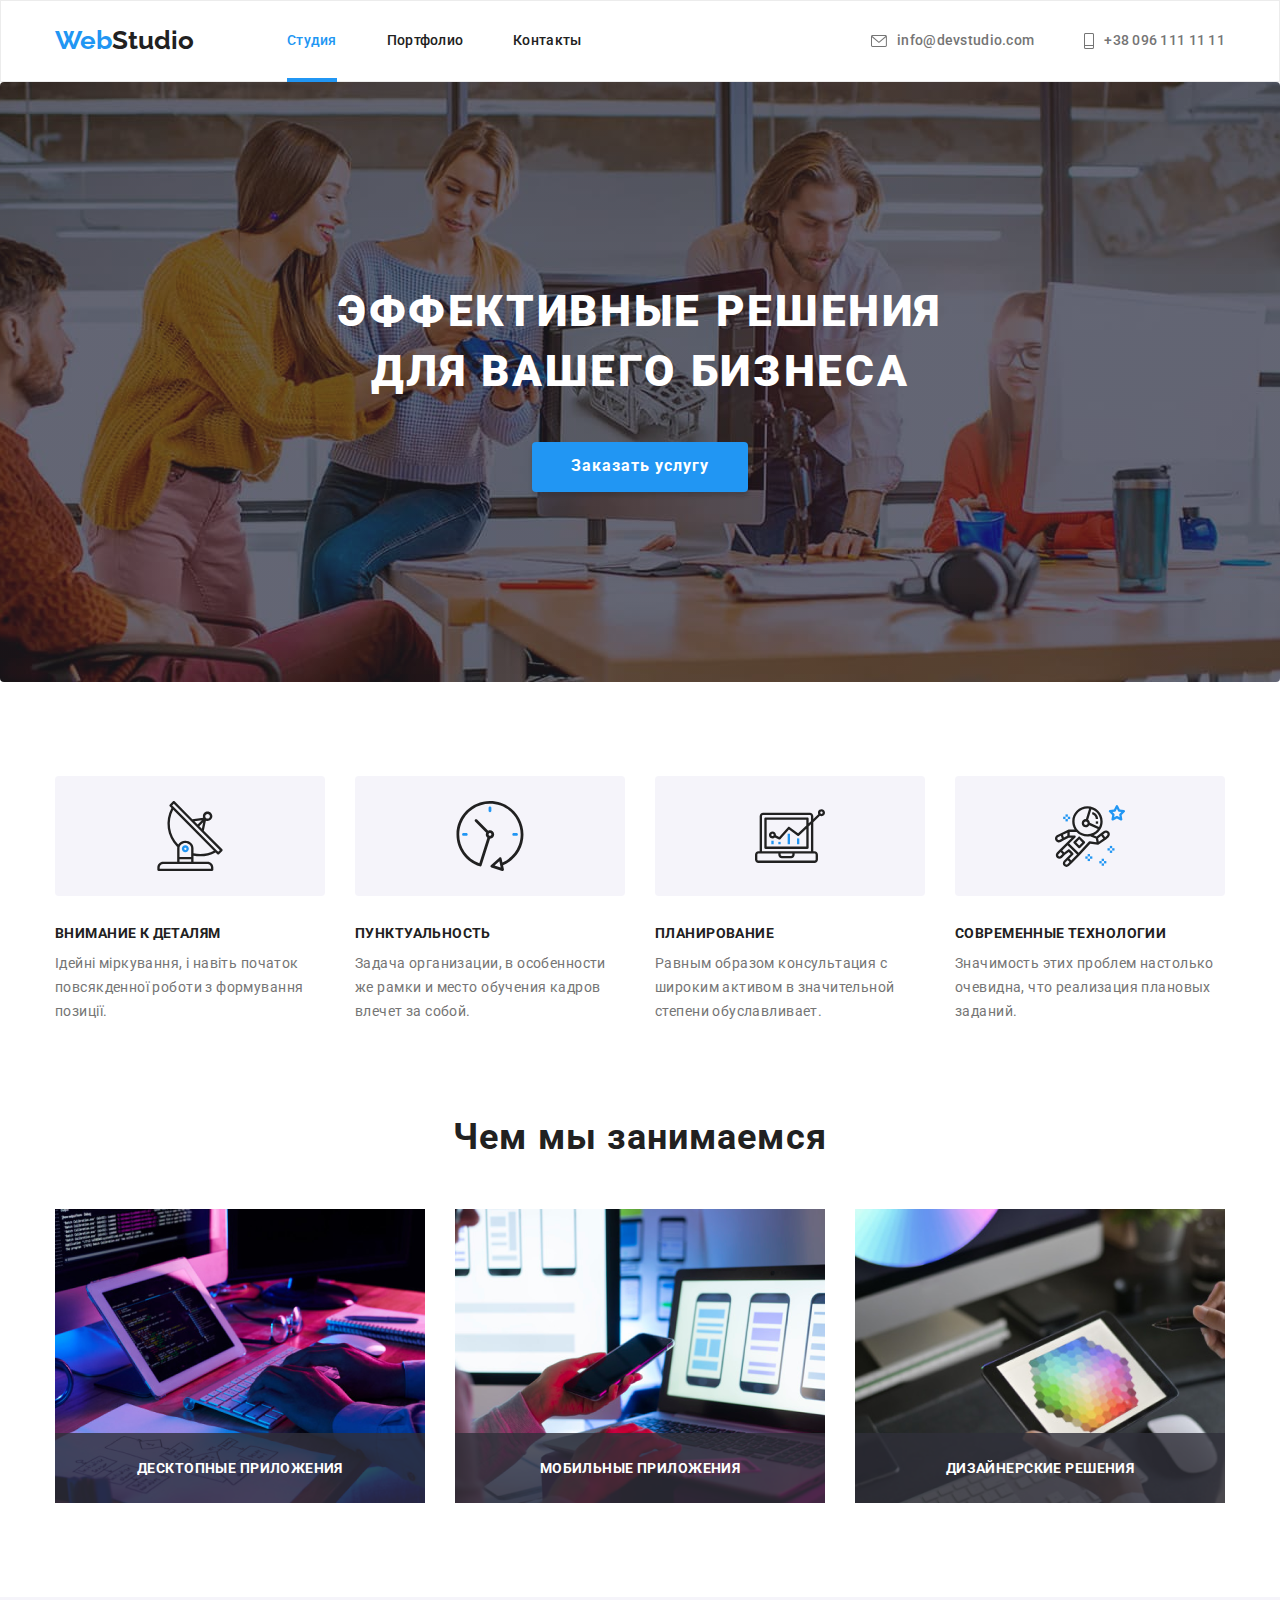
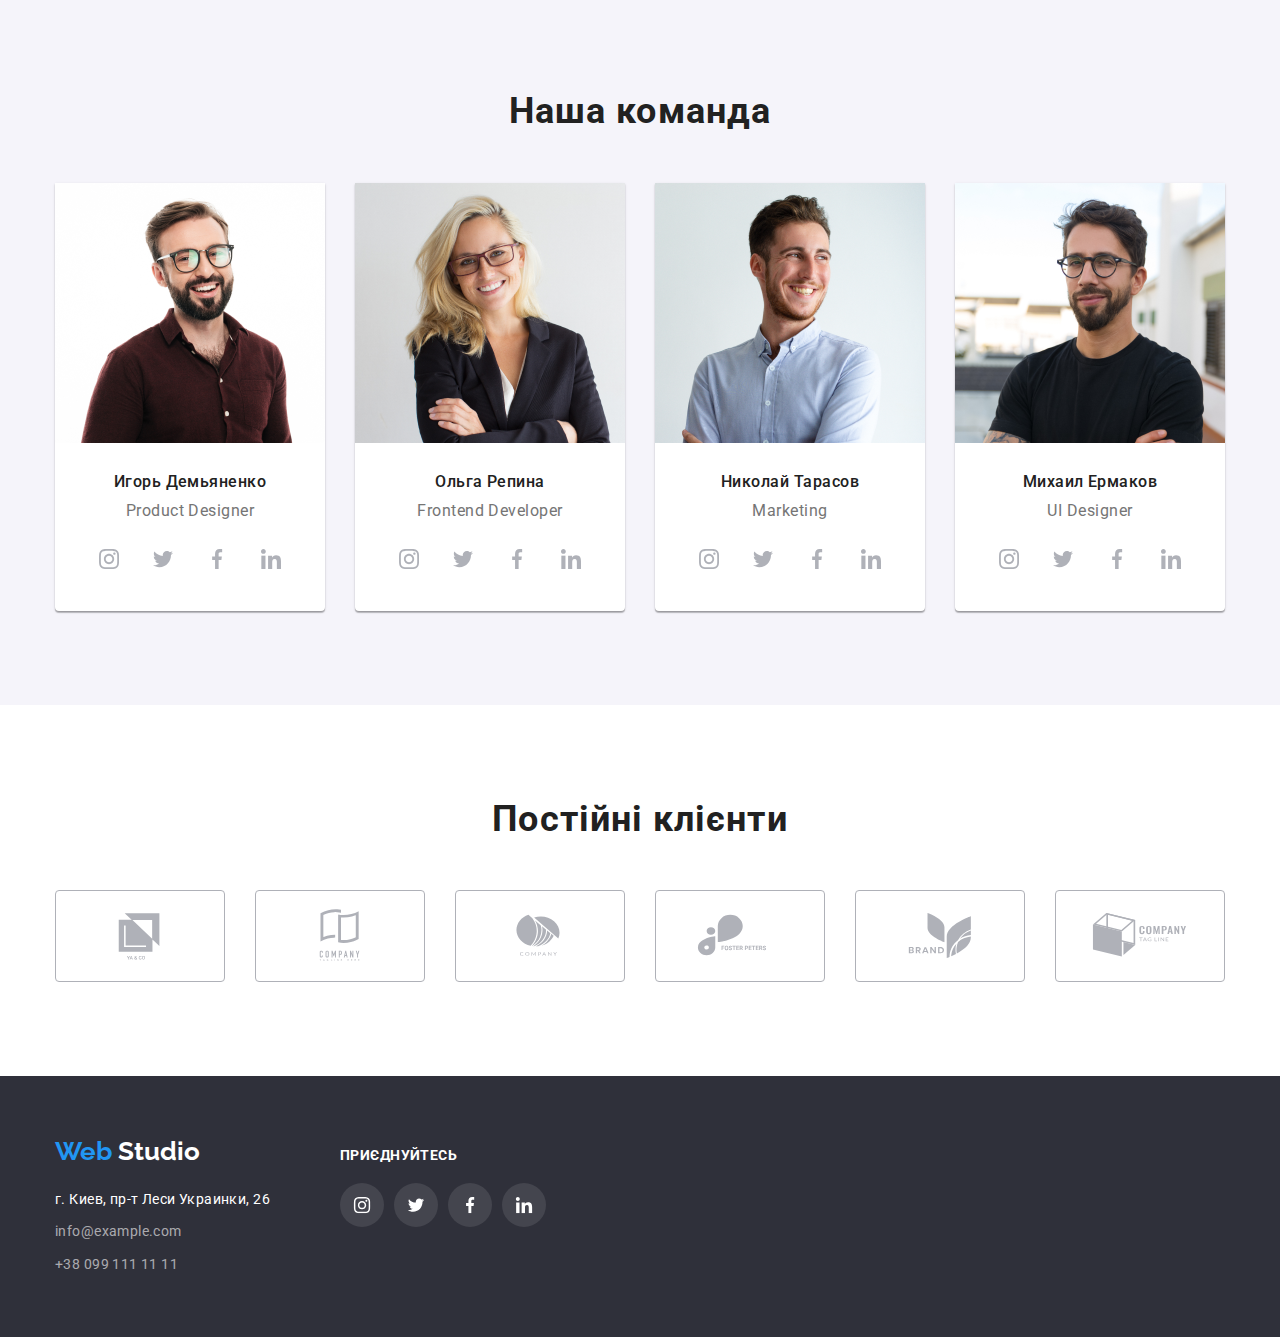
==== index.html @ 70d9db47 "HW-6" ====
<!DOCTYPE html>
<html lang="ru">
  <head>
    <meta charset="UTF-8" />
    <meta
      name="viewport"
      content="width=device-width, user-scalable=no, initial-scale=1.0, maximum-scale=1.0, minimum-scale=1.0"
    />
    <meta http-equiv="X-UA-Compatible" content="ie=edge" />
    <title>Студия</title>
    <link
      href="https://fonts.googleapis.com/css2?family=Raleway:wght@700&amp;family=Roboto:wght@400;500;700;900&amp;display=swap"
      rel="stylesheet"
    />

    <link
      rel="stylesheet"
      href="https://cdnjs.cloudflare.com/ajax/libs/modern-normalize/1.1.0/modern-normalize.min.css"
    />
    <link rel="stylesheet" href="./css/styles.css" />
  </head>
  <body>
    <!--шапка -->
    <header class="header">
      <div class="container main-nav">
        <nav class="main-nav">
          <a href="#" lang="en" class="logo link logo-header"
            >Web<span class="studio-logo-header">Studio</span></a
          >
          <ul class="nav-header">
            <li class="nav-header-title">
              <a href="./index.html" class="nav-studio current link">Студия</a>
            </li>
            <li class="nav-header-title">
              <a href="./portfolio.html" class="nav-studio link">Портфолио</a>
            </li>
            <li class="nav-header-title">
              <a href="#" class="nav-studio link">Контакты</a>
            </li>
          </ul>
        </nav>

        <!-- контакты -->
        <ul class="nav-header contact">
          <li class="nav-header-title">
            <a href="mailto:info@devstudio.com" class="nav-studio contacts link">
              <svg class="header-icon" width="16" height="12">
                <use href="./images/symbol-defs.svg#icon-envelope-hover" class=""></use>
              </svg>
              <span>info@devstudio.com</span>
            </a>
          </li>
          <li class="nav-header-title">
            <a href="tel:+380961111111" class="nav-studio contacts link">
              <svg class="header-icon" width="10" height="16">
                <use href="./images/symbol-defs.svg#icon-Vectors" class=""></use>
              </svg>
              <span>+38 096 111 11 11</span></a
            >
          </li>
        </ul>
      </div>
    </header>

    <main>
      <!-- Эффективные решения для вашего бизнеса -->
      <section class="hero">
        <div class="container">
          <h1 class="main-text">Эффективные решения для вашего бизнеса</h1>
          <button type="button" class="buttons studio" data-modal-open>Заказать услугу</button>
        </div>
      </section>
      <!-- Особенности -->
      <section class="section">
        <h2 class="visually-hidden">Особенности</h2>
        <div class="container">
          <ul class="main-nav">
            <li class="peculiarities-title main-nav-item">
              <h3 class="peculiarities">Внимание к деталям</h3>
              <p class="peculiarities-text">
                Ідейні міркування, і навіть початок повсякденної роботи з формування позиції.
              </p>
            </li>
            <li class="peculiarities-title main-nav-item">
              <h3 class="peculiarities">Пунктуальность</h3>
              <p class="peculiarities-text">
                Задача организации, в особенности же рамки и место обучения кадров влечет за собой.
              </p>
            </li>
            <li class="peculiarities-title main-nav-item">
              <h3 class="peculiarities">Планирование</h3>
              <p class="peculiarities-text">
                Равным образом консультация с широким активом в значительной степени обуславливает.
              </p>
            </li>
            <li class="peculiarities-title main-nav-item">
              <h3 class="peculiarities">Современные технологии</h3>
              <p class="peculiarities-text">
                Значимость этих проблем настолько очевидна, что реализация плановых заданий.
              </p>
            </li>
          </ul>
        </div>
      </section>
      <!-- Чем мы занимаемся -->
      <section class="section-main">
        <div class="container">
          <h2 class="title-text">Чем мы занимаемся</h2>

          <ul class="main-nav applications">
            <li class="main-nav-item">
              <img
                src="./images/occupation1.jpg"
                alt="Десктопные приложения"
                width="370"
                height="294"
              />
              <div class="title-text-top">
                <span class="title-modal-text"> Десктопные приложения </span>
              </div>
            </li>
            <li class="main-nav-item">
              <img
                src="./images/occupation2.jpg"
                alt="Мобильные приложения"
                width="370"
                height="294"
              />
              <div class="title-text-top">
                <span class="title-modal-text"> Мобильные приложения </span>
              </div>
            </li>
            <li class="main-nav-item">
              <img
                src="./images/occupation3.jpg"
                alt="Дизайнерские решения"
                width="370"
                height="294"
              />
              <div class="title-text-top">
                <span class="title-modal-text"> Дизайнерские решения </span>
              </div>
            </li>
          </ul>
        </div>
      </section>
      <!-- Наша команда -->
      <section class="team-section section">
        <div class="container">
          <h2 class="title-text">Наша команда</h2>
          <ul class="team main-nav">
            <li class="box main-nav-item">
              <img src="./images/team1.jpeg" alt="Product Designer" width="270" />
              <div class="team-text">
                <h3 class="team-name">Игорь Демьяненко</h3>
                <p lang="en" class="team-profession">Product Designer</p>
                <ul class="team-icon-list">
                  <li class="team-icon-item link">
                    <a href="" class="team-icon">
                      <svg class="team-icon-svg" width="20" height="20">
                        <use
                          href="./images/symbol-defs.svg#icon-instagram-2"
                          class="team-icon-use"
                        ></use>
                      </svg>
                    </a>
                  </li>
                  <li class="team-icon-item link">
                    <a href="" class="team-icon">
                      <svg class="team-icon-svg" width="20" height="20">
                        <use
                          href="./images/symbol-defs.svg#icon-twitter-1"
                          class="team-icon-use"
                        ></use>
                      </svg>
                    </a>
                  </li>
                  <li class="team-icon-item link">
                    <a href="" class="team-icon">
                      <svg class="team-icon-svg" width="20" height="20">
                        <use
                          href="./images/symbol-defs.svg#icon-facebook-1"
                          class="team-icon-use"
                        ></use>
                      </svg>
                    </a>
                  </li>
                  <li class="team-icon-item link">
                    <a href="" class="team-icon">
                      <svg class="team-icon-svg" width="20" height="20">
                        <use
                          href="./images/symbol-defs.svg#icon-linkedin-1"
                          class="team-icon-use"
                        ></use>
                      </svg>
                    </a>
                  </li>
                </ul>
              </div>
            </li>
            <li class="box main-nav-item">
              <img src="./images/team2.jpeg" alt="Frontend Developer" width="270" />
              <div class="team-text">
                <h3 class="team-name">Ольга Репина</h3>
                <p lang="en" class="team-profession">Frontend Developer</p>
                <ul class="team-icon-list">
                  <li class="team-icon-item link">
                    <a href="" class="team-icon">
                      <svg class="team-icon-svg" width="20" height="20">
                        <use
                          href="./images/symbol-defs.svg#icon-instagram-2"
                          class="team-icon-use"
                        ></use>
                      </svg>
                    </a>
                  </li>
                  <li class="team-icon-item link">
                    <a href="" class="team-icon">
                      <svg class="team-icon-svg" width="20" height="20">
                        <use
                          href="./images/symbol-defs.svg#icon-twitter-1"
                          class="team-icon-use"
                        ></use>
                      </svg>
                    </a>
                  </li>
                  <li class="team-icon-item link">
                    <a href="" class="team-icon">
                      <svg class="team-icon-svg" width="20" height="20">
                        <use
                          href="./images/symbol-defs.svg#icon-facebook-1"
                          class="team-icon-use"
                        ></use>
                      </svg>
                    </a>
                  </li>
                  <li class="team-icon-item link">
                    <a href="" class="team-icon">
                      <svg class="team-icon-svg" width="20" height="20">
                        <use
                          href="./images/symbol-defs.svg#icon-linkedin-1"
                          class="team-icon-use"
                        ></use>
                      </svg>
                    </a>
                  </li>
                </ul>
              </div>
            </li>
            <li class="box main-nav-item">
              <img src="./images/team3.jpeg" alt="Marketing" width="270" />
              <div class="team-text">
                <h3 class="team-name">Николай Тарасов</h3>
                <p lang="en" class="team-profession">Marketing</p>
                <ul class="team-icon-list">
                  <li class="team-icon-item link">
                    <a href="" class="team-icon">
                      <svg class="team-icon-svg" width="20" height="20">
                        <use
                          href="./images/symbol-defs.svg#icon-instagram-2"
                          class="team-icon-use"
                        ></use>
                      </svg>
                    </a>
                  </li>
                  <li class="team-icon-item link">
                    <a href="" class="team-icon">
                      <svg class="team-icon-svg" width="20" height="20">
                        <use
                          href="./images/symbol-defs.svg#icon-twitter-1"
                          class="team-icon-use"
                        ></use>
                      </svg>
                    </a>
                  </li>
                  <li class="team-icon-item link">
                    <a href="" class="team-icon">
                      <svg class="team-icon-svg" width="20" height="20">
                        <use
                          href="./images/symbol-defs.svg#icon-facebook-1"
                          class="team-icon-use"
                        ></use>
                      </svg>
                    </a>
                  </li>
                  <li class="team-icon-item link">
                    <a href="" class="team-icon">
                      <svg class="team-icon-svg" width="20" height="20">
                        <use
                          href="./images/symbol-defs.svg#icon-linkedin-1"
                          class="team-icon-use"
                        ></use>
                      </svg>
                    </a>
                  </li>
                </ul>
              </div>
            </li>
            <li class="box main-nav-item">
              <img src="./images/team4.jpeg" alt="UI Designer" width="270" />
              <div class="team-text">
                <h3 class="team-name">Михаил Ермаков</h3>
                <p lang="en" class="team-profession">UI Designer</p>
                <ul class="team-icon-list">
                  <li class="team-icon-item link">
                    <a href="" class="team-icon">
                      <svg class="team-icon-svg" width="20" height="20">
                        <use
                          href="./images/symbol-defs.svg#icon-instagram-2"
                          class="team-icon-use"
                        ></use>
                      </svg>
                    </a>
                  </li>
                  <li class="team-icon-item link">
                    <a href="" class="team-icon">
                      <svg class="team-icon-svg" width="20" height="20">
                        <use
                          href="./images/symbol-defs.svg#icon-twitter-1"
                          class="team-icon-use"
                        ></use>
                      </svg>
                    </a>
                  </li>
                  <li class="team-icon-item link">
                    <a href="" class="team-icon">
                      <svg class="team-icon-svg" width="20" height="20">
                        <use
                          href="./images/symbol-defs.svg#icon-facebook-1"
                          class="team-icon-use"
                        ></use>
                      </svg>
                    </a>
                  </li>
                  <li class="team-icon-item link">
                    <a href="" class="team-icon">
                      <svg class="team-icon-svg" width="20" height="20">
                        <use
                          href="./images/symbol-defs.svg#icon-linkedin-1"
                          class="team-icon-use"
                        ></use>
                      </svg>
                    </a>
                  </li>
                </ul>
              </div>
            </li>
          </ul>
        </div>
      </section>
      <!--   Постійні клієнти-->
      <section class="section">
        <div class="container">
          <h2 class="title-text">Постійні клієнти</h2>
          <ul class="clients">
            <li class="clients-icons-item link">
              <a href="" class="clients-icon">
                <svg class="clients-icon-svg" width="106" height="60">
                  <use href="./images/symbol-defs.svg#icon-Logo" class="clients-icon-use"></use>
                </svg>
              </a>
            </li>
            <li class="clients-icons-item link">
              <a href="" class="clients-icon">
                <svg class="clients-icon-svg" width="106" height="60">
                  <use href="./images/symbol-defs.svg#icon-Logo-1" class="clients-icon-use"></use>
                </svg>
              </a>
            </li>
            <li class="clients-icons-item link">
              <a href="" class="clients-icon">
                <svg class="clients-icon-svg" width="106" height="60">
                  <use href="./images/symbol-defs.svg#icon-Logo-2" class="clients-icon-use"></use>
                </svg>
              </a>
            </li>
            <li class="clients-icons-item link">
              <a href="" class="clients-icon">
                <svg class="clients-icon-svg" width="106" height="60">
                  <use href="./images/symbol-defs.svg#icon-Logo-3" class="clients-icon-use"></use>
                </svg>
              </a>
            </li>
            <li class="clients-icons-item link">
              <a href="" class="clients-icon">
                <svg class="clients-icon-svg" width="106" height="60">
                  <use href="./images/symbol-defs.svg#icon-Logo-4" class="clients-icon-use"></use>
                </svg>
              </a>
            </li>
            <li class="clients-icons-item link">
              <a href="" class="clients-icon">
                <svg class="clients-icon-svg" width="106" height="60">
                  <use href="./images/symbol-defs.svg#icon-Logo-5" class="clients-icon-use"></use>
                </svg>
              </a>
            </li>
          </ul>
        </div>
      </section>
    </main>
    <footer class="footer-box">
      <div class="container footer-box-flex">
        <div>
          <a href="#" lang="en" class="logo link"
            >Web
            <span class="studio-logo-footer">Studio</span>
          </a>

          <address class="addresses">
            <ul>
              <li class="addresses-footer-gps">
                <a class="contact-footer link gps"> г. Киев, пр-т Леси Украинки, 26</a>
              </li>
              <li class="addresses-footer-mail">
                <a href="mailto:info@example.com" class="contact-footer link">info@example.com</a>
              </li>
              <li class="addresses-footer-tel">
                <a href="tel:+380991111111" class="contact-footer link">+38 099 111 11 11</a>
              </li>
            </ul>
          </address>
        </div>
        <div>
          <div class="footer-box-icon">
            <p class="footer-icon-text">приєднуйтесь</p>
            <ul class="footer-flex">
              <li class="footer-icon-item link">
                <a href="" class="footer-icon">
                  <svg class="footer-icon-svg" width="20" height="16.25">
                    <use
                      href="./images/symbol-defs.svg#icon-instagram-2"
                      class="footer-icon-use"
                    ></use>
                  </svg>
                </a>
              </li>
              <li class="footer-icon-item link">
                <a href="" class="footer-icon">
                  <svg class="footer-icon-svg" width="20" height="16.25">
                    <use
                      href="./images/symbol-defs.svg#icon-twitter-1"
                      class="footer-icon-use"
                    ></use>
                  </svg>
                </a>
              </li>
              <li class="footer-icon-item link">
                <a href="" class="footer-icon">
                  <svg class="footer-icon-svg" width="20" height="16.25">
                    <use
                      href="./images/symbol-defs.svg#icon-facebook-1"
                      class="footer-icon-use"
                    ></use>
                  </svg>
                </a>
              </li>
              <li class="footer-icon-item link">
                <a href="" class="footer-icon">
                  <svg class="footer-icon-svg" width="20" height="16.25">
                    <use
                      href="./images/symbol-defs.svg#icon-linkedin-1"
                      class="footer-icon-use"
                    ></use>
                  </svg>
                </a>
              </li>
            </ul>
          </div>
        </div>
      </div>
    </footer>

    <div class="backdrop is-hidden" data-modal>
      <div class="modal">
        <form>
        <button type="button" class="icon-modal" data-modal-close>
          <svg class="modal-close" width="11" height="11">
            <use href="./images/symbol-defs.svg#icon-close" class=""></use>
          </svg>
        </button>
          <h4>Залиште свої дані, ми вам передзвонимо</h4>
          <label for="name">Ім'я </label>
          <input type="text" name="name" id="name">

          <label for="tel">Телефон </label>
          <input type="number" name="tel" id="tel">

          <label for="email">Ім'я </label>
          <input type="email" name="email" id="email">

          <label>Коментар </label>
          <textarea></textarea>

        </form>
      </div>
    </div>
    <script src="./js/modal.js"></script>
  </body>
</html>
---- css/styles.css ----
:root {
  --header-color: #212121;
  --text-color: #757575;
  --accent-color: #2196f3;
  --light-color: #ffffff;
  --fon-color: #2f303a;
  --team-color: #f5f4fa;
  --border-color: #ececec;
  --icon-color: #afb1b8;
  --border-shadow-color: #eeeeee;
  --hover-portfolio: rgba(33, 150, 243, 0.9);
}

body {
  font-family: 'Roboto', sans-serif;
  color: var(--header-color);
  background-color: var(--light-color);
}

h1,
h2,
h3,
h4,
h5,
h6,
p {
  margin: 0;
}

ul {
  margin: 0;
  padding-left: 0;
}

.container {
  width: 1200px;
  padding-left: 15px;
  padding-right: 15px;

  margin-left: auto;
  margin-right: auto;
}

/* Cтудия */

.link {
  text-decoration: none;
  color: var(--header-color);
}

li {
  list-style: none;
}

.section {
  padding-top: 94px;
  padding-bottom: 94px;
}

.logo {
  font-family: 'Raleway', sans-serif;
  font-weight: 700;
  font-size: 26px;
  line-height: 1.19;
  color: var(--accent-color);
}

.logo-header {
  padding-top: 24px;
  padding-bottom: 25px;
  margin-right: 93px;
}

.contact {
  margin-left: auto;
}

.header-icon {
  margin-right: 10px;
}

.main-nav {
  display: flex;
}

.header {
  border: 1px solid var(--border-color);
  margin-right: auto;
  margin-left: auto;
}

.nav-header {
  font-weight: 500;
  font-size: 14px;
  line-height: 1.14;
  letter-spacing: 0.02em;
  display: flex;
  transition: color 250ms cubic-bezier(0.4, 0, 0.2, 1);
}

.nav-studio {
  display: block;
  padding-top: 32px;
  padding-bottom: 32px;
  transition: color 250ms cubic-bezier(0.4, 0, 0.2, 1);
}

.nav-header-title {
  margin-right: 50px;
  position: relative;
}

.nav-header-title:last-child,
.main-nav-item:last-child,
.footer-icon-item:last-child {
  margin-right: 0;
}
.current::after {
  position: absolute;
  content: '';
  display: inline-block;
  width: 100%;
  height: 4px;
  background-color: var(--accent-color);
  bottom: -1.5%;
  left: 0;
}
.main-nav-item {
  margin-right: 30px;
  position: relative;
}
.nav-header .nav-studio:hover {
  color: var(--accent-color);
  fill: var(--accent-color);
}
.nav-header .nav-studio:focus {
  color: var(--accent-color);
}
.nav-header .nav-studio:focus .header-icon {
  fill: var(--accent-color);
}

.current {
  color: var(--accent-color);
}

.contacts {
  color: var(--text-color);
  fill: var(--text-color);
  display: flex;
  align-items: center;
}

.hero {
  background-color: #c4c4c4;
  height: 600px;
  max-width: 1600px;
  margin-right: auto;
  margin-left: auto;
  background-image: linear-gradient(to right, rgba(47, 48, 58, 0.4), rgba(47, 48, 58, 0.4)),
    url('../images/hero.jpg');
  background-repeat: no-repeat;
  background-size: cover;
  background-position: center;
  border-radius: 4px;
  display: block;
  text-align: center;
  padding: 200px 0;
}

.buttons:hover,
.buttons:focus {
  background-color: var(--accent-color);
  color: var(--light-color);
}

.buttons {
  cursor: pointer;
  transition: color 250ms cubic-bezier(0.4, 0, 0.2, 1);
}

.studio {
  border: 0;
  background: var(--accent-color);
  box-shadow: 0 4px 4px rgba(0, 0, 0, 0.15);
  border-radius: 4px;
  font-weight: 700;
  font-size: 16px;
  line-height: 1.8;
  align-items: center;
  text-align: center;
  letter-spacing: 0.06em;
  color: var(--light-color);
  width: 216px;
  height: 50px;
  margin-top: 40px;
}

.buttons-all {
  padding-top: 10px;
}

.visually-hidden {
  position: absolute;
  width: 1px;
  height: 1px;
  margin: -1px;
  border: 0;
  padding: 0;
  white-space: nowrap;
  clip: rect(0 0 0 0);
  overflow: hidden;
}

.main-text {
  font-weight: 900;
  font-size: 44px;
  line-height: 1.36;
  text-align: center;
  letter-spacing: 0.06em;
  text-transform: uppercase;
  color: var(--light-color);
  width: 696px;
  margin: auto;
}

.section-main {
  padding-bottom: 94px;
}

.peculiarities {
  font-weight: 700;
  font-size: 14px;
  line-height: 1.14;
  letter-spacing: 0.03em;
  text-transform: uppercase;
  margin-bottom: 10px;
}

.peculiarities-text {
  font-size: 14px;
  line-height: 1.7;
  letter-spacing: 0.03em;
  color: var(--text-color);
}

.peculiarities-title {
  flex-basis: 270px;
}
.peculiarities-title::before {
  content: '';
  display: flex;
  height: 120px;
  margin-bottom: 30px;
  background-size: 70px 70px;
  background-repeat: no-repeat;
  background-position: center;

  background-color: var(--team-color);
  border-radius: 4px;
}
.peculiarities-title:nth-child(1)::before {
  background-image: url('../images/antenna.svg');
}
.peculiarities-title:nth-child(2)::before {
  background-image: url('../images/clock.svg');
}
.peculiarities-title:nth-child(3)::before {
  background-image: url('../images/diagram.svg');
}
.peculiarities-title:nth-child(4)::before {
  background-image: url('../images/astronaut.svg');
}

.title-text {
  font-weight: 700;
  font-size: 36px;
  line-height: 1.16;
  letter-spacing: 0.03em;
  text-align: center;
}

.title-text-top {
  position: absolute;
  bottom: 0;
  left: 0;

  background: rgba(47, 48, 58, 0.8);

  width: 370px;
  height: 70px;
  font-weight: 700;
  font-size: 14px;
  line-height: 16px;
  letter-spacing: 0.03em;
  text-transform: uppercase;
  text-align: center;
  color: var(--light-color);
}
.title-modal-text {
  display: inline-block;
  padding: 27px 0;
}

.applications {
  margin-top: 50px;
}

.team-section {
  background-color: var(--team-color);
}

.team {
  margin-top: 50px;
}

.team-text {
  padding-top: 30px;
  padding-bottom: 30px;
  text-align: center;
}

.team-name {
  font-weight: 500;
  font-size: 16px;
  line-height: 1.18;
  letter-spacing: 0.03em;
  margin-bottom: 10px;
}

.team-profession {
  font-weight: 400;
  line-height: 1.18;
  letter-spacing: 0.03em;
  color: var(--text-color);
  margin-bottom: 16px;
}
.team-icon-list {
  display: flex;
  justify-content: center;
  gap: 10px;
}

.team-icon {
  width: 44px;
  height: 44px;
  border-radius: 50%;
  display: flex;
  align-items: center;
  justify-content: center;
  fill: var(--icon-color);
  transition: background-color 250ms cubic-bezier(0.4, 0, 0.2, 1);
}
.team-icon-svg {
  transition: fill 250ms cubic-bezier(0.4, 0, 0.2, 1);
}
.team-icon:hover,
.team-icon:focus {
  background-color: var(--accent-color);
}

.team-icon:hover .team-icon-svg,
.team-icon:focus .team-icon-svg {
  fill: var(--light-color);
}

.contact-footer {
  font-size: 14px;
  line-height: 1.7;
  letter-spacing: 0.03em;
  color: rgba(255, 255, 255, 0.6);
  transition: color 250ms cubic-bezier(0.4, 0, 0.2, 1);
}

.gps {
  font-size: 14px;
  line-height: 24px;
  letter-spacing: 0.03em;
  color: var(--light-color);
}

.footer-box {
  background-color: var(--fon-color);
  padding: 60px 0;
}

.contact-footer:hover,
.contact-footer:focus {
  color: var(--light-color);
}

.studio-logo-header {
  color: var(--header-color);
}

.studio-logo-footer {
  color: var(--light-color);
}

/*/Портфолио*/
.section-portfolio {
  padding: 94px 0;
}

.section-lite {
  padding-top: 50px;
  padding-bottom: 94px;
}

.buttons-portfolio {
  font-family: 'Roboto', sans-serif;
  font-weight: 500;
  line-height: 1.6;
  text-align: center;
  letter-spacing: 0.03em;
  color: var(--header-color);
  background: var(--team-color);
  border-radius: 4px;
  margin-left: auto;
  margin-right: auto;
  border: none;
  height: 38px;
  padding: 6px 22px;
  transition: background-color 250ms cubic-bezier(0.4, 0, 0.2, 1),
    color 250ms cubic-bezier(0.4, 0, 0.2, 1), box-shadow 250ms cubic-bezier(0.4, 0, 0.2, 1);
}

.portfolio-button li {
  margin-right: 8px;
}

.portfolio-button li:last-child {
  margin-right: 0;
}

.buttons-portfolio:hover,
.buttons-portfolio:focus {
  background-color: var(--accent-color);
  color: var(--light-color);
  box-shadow: 0 3px 1px rgba(0, 0, 0, 0.1), 0 1px 2px rgba(0, 0, 0, 0.08),
    0 2px 2px rgba(0, 0, 0, 0.12);
  border-radius: 4px;
}

.buttons-portfolio {
  cursor: pointer;
}

.header-portfolio {
  font-weight: 700;
  font-size: 18px;
  line-height: 2;
  letter-spacing: 0.06em;
}

.services-portfolio {
  line-height: 1.8;
  letter-spacing: 0.03em;
  color: var(--text-color);
  margin-top: 4px;
}

.box {
  background: var(--light-color);

  box-shadow: 0 1px 3px rgba(0, 0, 0, 0.12), 0 1px 1px rgba(0, 0, 0, 0.14),
    0 2px 1px rgba(0, 0, 0, 0.2);
  border-radius: 0 0 4px 4px;
}

.portfolio-button {
  display: flex;
  justify-content: center;
}

.clients {
  display: flex;
  gap: 30px;
  margin-top: 50px;
}

.clients-icon {
  width: 170px;
  height: 92px;
  border: 1px solid #afb1b8;
  border-radius: 4px;
  align-items: center;
  justify-content: center;
  fill: var(--icon-color);
  display: flex;
  transition: border-color 250ms cubic-bezier(0.4, 0, 0.2, 1);
}
.clients-icon-svg {
  transition: fill 250ms cubic-bezier(0.4, 0, 0.2, 1);
}
.clients-icon:hover,
.clients-icon:focus {
  border-color: var(--accent-color);
}

.clients-icon:hover .clients-icon-svg,
.clients-icon:focus .clients-icon-svg {
  fill: var(--accent-color);
}

/*Футер*/
.addresses {
  font-style: normal;
  margin-top: 20px;
  display: flex;
}

.addresses-footer-mail {
  margin-top: 9px;
}

.addresses-footer-tel {
  margin-top: 9px;
}

.all-buttons {
  background-color: var(--accent-color);
  color: var(--light-color);
}

.footer-flex {
  display: flex;
  margin-top: 20px;
}
.footer-box-icon {
  margin-left: 70px;
}

.footer-box-flex {
  display: flex;
  justify-content: flex-start;
  align-items: baseline;
}
.footer-icon {
  width: 44px;
  height: 44px;
  border-radius: 50%;
  display: flex;
  align-items: center;
  justify-content: center;
  fill: var(--light-color);
  background-color: rgba(255, 255, 255, 0.1);
  transition: background-color 250ms cubic-bezier(0.4, 0, 0.2, 1);
}
.footer-icon-svg {
  transition: fill 250ms cubic-bezier(0.4, 0, 0.2, 1);
}
.footer-icon-text {
  font-weight: 700;
  font-size: 14px;
  letter-spacing: 0.03em;
  text-transform: uppercase;
  color: var(--light-color);
}

.footer-icon:hover,
.footer-icon:focus {
  background-color: var(--accent-color);
}

.footer-icon:hover .footer-icon-svg,
.footer-icon:focus .footer-icon-svg {
  fill: var(--light-color);
}
.footer-icon-item {
  margin-right: 10px;
}
img {
  display: block;
  max-width: 100%;
  height: auto;
}

.box-portfolio {
  display: flex;
  flex-wrap: wrap;
  margin-top: 50px;
}

.portfolio-box-text {
  padding: 20px 24px;

  border-top: 0;
}

.box-cart {
  background: var(--light-color);
  width: 370px;
  margin-right: 30px;
  margin-bottom: 30px;
  border: 1px solid var(--border-shadow-color);
  transition: box-shadow 250ms cubic-bezier(0.4, 0, 0.2, 1);
}

.box-cart:hover,
.box-cart:focus {
  box-shadow: 0 1px 1px rgba(0, 0, 0, 0.12), 0 4px 4px rgba(0, 0, 0, 0.06),
    1px 4px 6px rgba(0, 0, 0, 0.16);
}

.box-cart:nth-child(3n) {
  margin-right: 0;
}

.box-cart:nth-last-child(-n + 3) {
  margin-bottom: 0;
}
/*Анимации*/
.portfolio-modal {
  position: absolute;
  top: 50%;
  left: 50%;
  transform: translate(-50%, 50%);
  background: var(--hover-portfolio);
  width: 100%;
  height: 100%;
  display: inline-block;
  text-align: center;
  font-weight: 400;
  font-size: 18px;
  line-height: 28px;
  letter-spacing: 0.03em;
  color: var(--light-color);
  padding: 63px 24px;
  transition: transform 250ms cubic-bezier(0.4, 0, 0.2, 1);
}

.portfolio-box-img:hover .portfolio-modal,
.portfolio-box-img:focus .portfolio-modal {
  transform: translate(-50%, -50%);
}

.position {
  position: relative;
  overflow: hidden;
}
/*----------------модалка---------------*/

.backdrop {
  position: fixed;
  top: 0;
  left: 0;
  min-width: 100%;
  min-height: 100%;
  background: rgba(0, 0, 0, 0.2);
  opacity: 1;
  transition: opacity 250ms cubic-bezier(0.4, 0, 0.2, 1),
    visibility 250ms cubic-bezier(0.4, 0, 0.2, 1);
}
.backdrop.is-hidden {
  opacity: 0;
  pointer-events: none;
  visibility: hidden;
}
.backdrop.is-hidden .modal {
  transform: translate(-50%, -50%) scale(0.9);
}
.modal {
  position: absolute;
  min-height: 521px;
  width: 528px;
  background: var(--light-color);
  box-shadow: 0 1px 3px rgba(0, 0, 0, 0.12), 0 1px 1px rgba(0, 0, 0, 0.14),
    0 2px 1px rgba(0, 0, 0, 0.2);
  border-radius: 4px;

  top: 50%;
  left: 50%;
  transform: translate(-50%, -50%) scale(1);
  transition: transform 250ms cubic-bezier(0.4, 0, 0.2, 1);
}

.icon-modal {
  position: absolute;
  padding: 9px 9px 10px 10px;
  border-radius: 50%;
  border: 1px solid rgba(0, 0, 0, 0.1);
  top: 8px;
  right: 9px;
  background-color: var(--light-color);
  line-height: 0;
  cursor: pointer;
}
.modal-close {
}
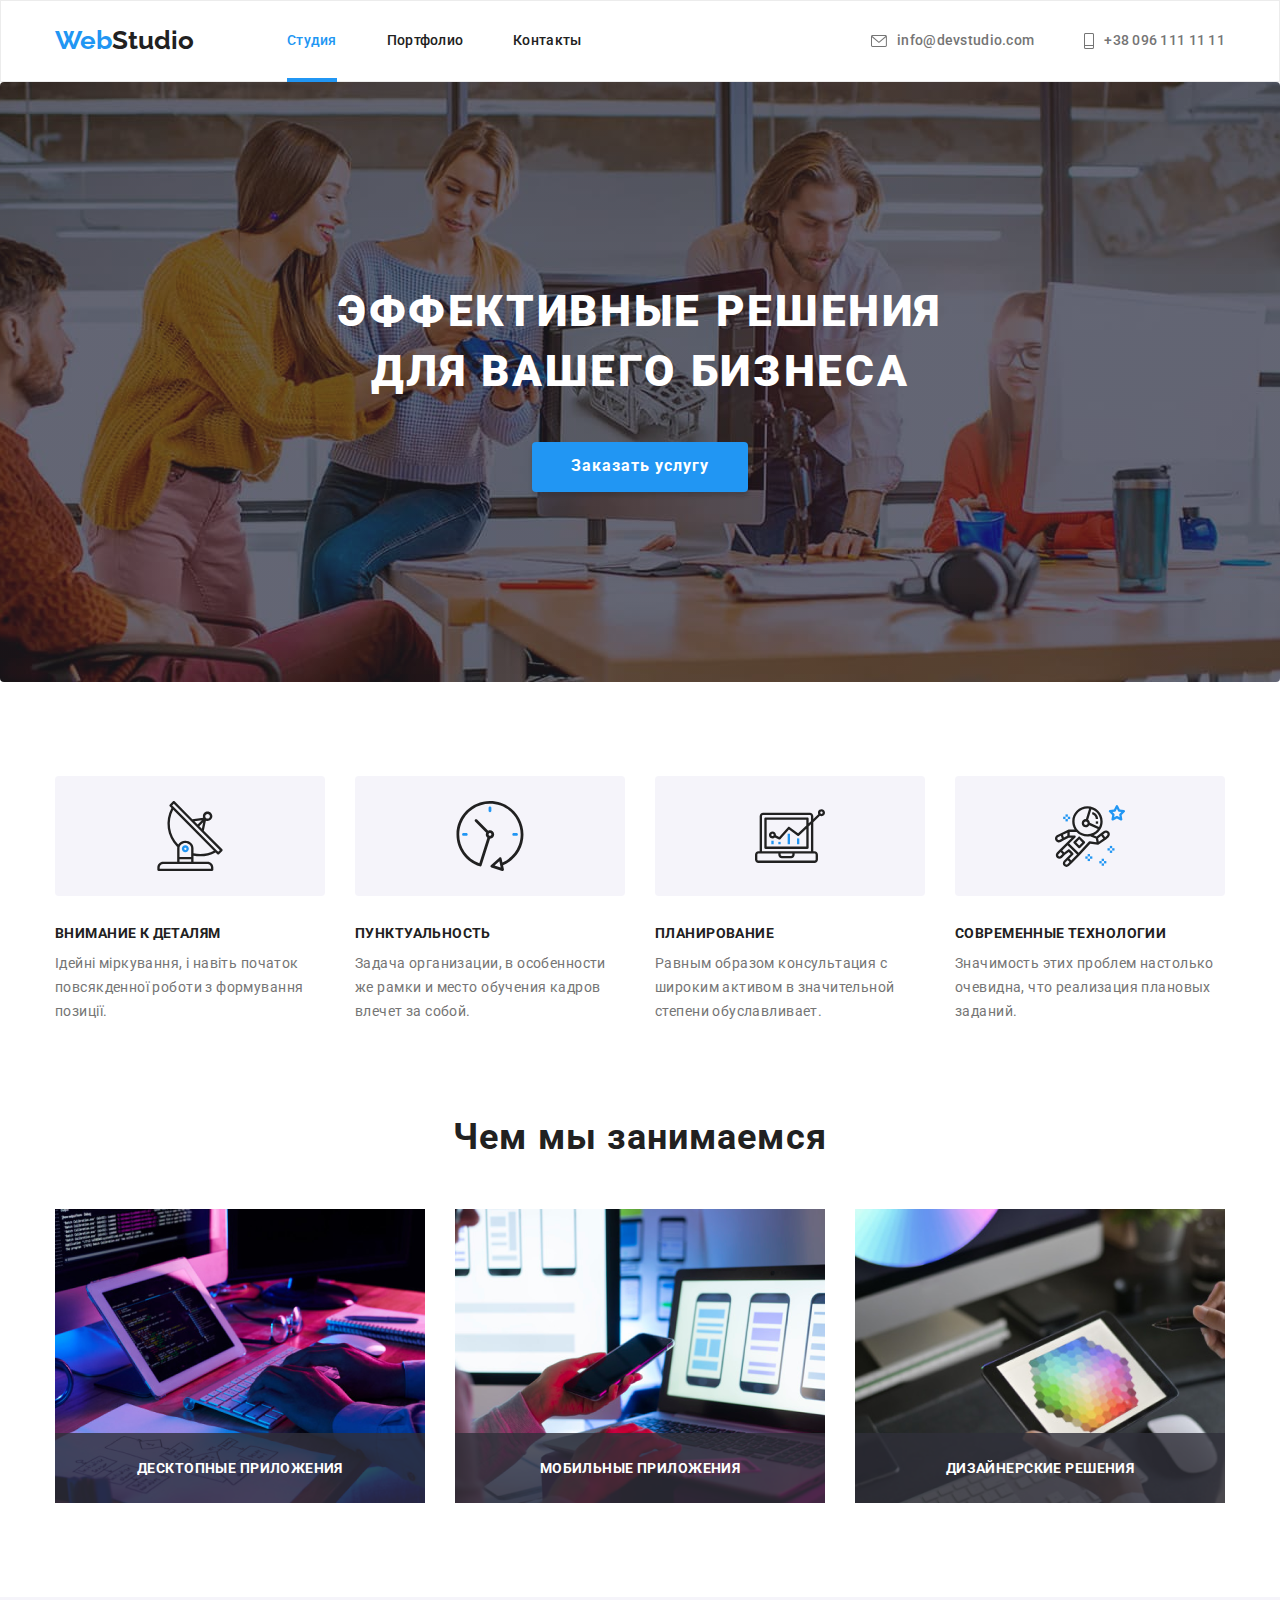
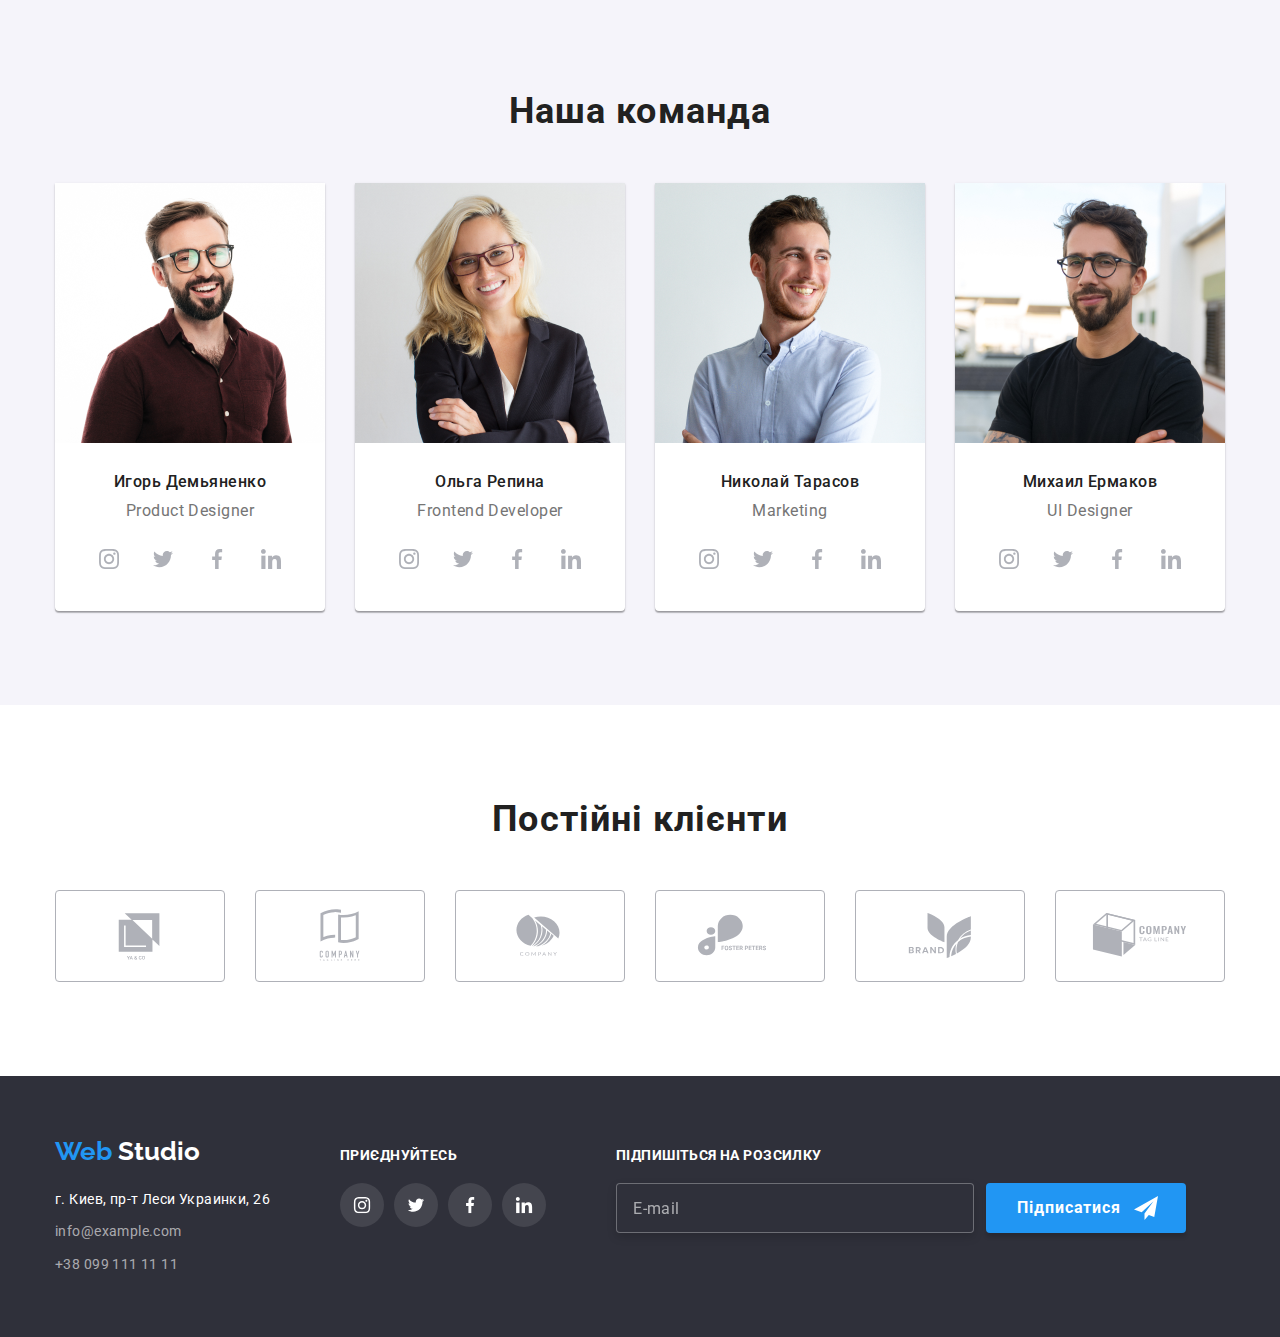
==== commit b340244c: "HW-6" ====
--- a/index.html
+++ b/index.html
@@ -43,9 +43,15 @@
         <!-- контакты -->
         <ul class="nav-header contact">
           <li class="nav-header-title">
-            <a href="mailto:info@devstudio.com" class="nav-studio contacts link">
+            <a
+              href="mailto:info@devstudio.com"
+              class="nav-studio contacts link"
+            >
               <svg class="header-icon" width="16" height="12">
-                <use href="./images/symbol-defs.svg#icon-envelope-hover" class=""></use>
+                <use
+                  href="./images/symbol-defs.svg#icon-envelope-hover"
+                  class=""
+                ></use>
               </svg>
               <span>info@devstudio.com</span>
             </a>
@@ -53,7 +59,10 @@
           <li class="nav-header-title">
             <a href="tel:+380961111111" class="nav-studio contacts link">
               <svg class="header-icon" width="10" height="16">
-                <use href="./images/symbol-defs.svg#icon-Vectors" class=""></use>
+                <use
+                  href="./images/symbol-defs.svg#icon-Vectors"
+                  class=""
+                ></use>
               </svg>
               <span>+38 096 111 11 11</span></a
             >
@@ -67,7 +76,9 @@
       <section class="hero">
         <div class="container">
           <h1 class="main-text">Эффективные решения для вашего бизнеса</h1>
-          <button type="button" class="buttons studio" data-modal-open>Заказать услугу</button>
+          <button type="button" class="buttons studio" data-modal-open>
+            Заказать услугу
+          </button>
         </div>
       </section>
       <!-- Особенности -->
@@ -78,25 +89,29 @@
             <li class="peculiarities-title main-nav-item">
               <h3 class="peculiarities">Внимание к деталям</h3>
               <p class="peculiarities-text">
-                Ідейні міркування, і навіть початок повсякденної роботи з формування позиції.
+                Ідейні міркування, і навіть початок повсякденної роботи з
+                формування позиції.
               </p>
             </li>
             <li class="peculiarities-title main-nav-item">
               <h3 class="peculiarities">Пунктуальность</h3>
               <p class="peculiarities-text">
-                Задача организации, в особенности же рамки и место обучения кадров влечет за собой.
+                Задача организации, в особенности же рамки и место обучения
+                кадров влечет за собой.
               </p>
             </li>
             <li class="peculiarities-title main-nav-item">
               <h3 class="peculiarities">Планирование</h3>
               <p class="peculiarities-text">
-                Равным образом консультация с широким активом в значительной степени обуславливает.
+                Равным образом консультация с широким активом в значительной
+                степени обуславливает.
               </p>
             </li>
             <li class="peculiarities-title main-nav-item">
               <h3 class="peculiarities">Современные технологии</h3>
               <p class="peculiarities-text">
-                Значимость этих проблем настолько очевидна, что реализация плановых заданий.
+                Значимость этих проблем настолько очевидна, что реализация
+                плановых заданий.
               </p>
             </li>
           </ul>
@@ -150,7 +165,11 @@
           <h2 class="title-text">Наша команда</h2>
           <ul class="team main-nav">
             <li class="box main-nav-item">
-              <img src="./images/team1.jpeg" alt="Product Designer" width="270" />
+              <img
+                src="./images/team1.jpeg"
+                alt="Product Designer"
+                width="270"
+              />
               <div class="team-text">
                 <h3 class="team-name">Игорь Демьяненко</h3>
                 <p lang="en" class="team-profession">Product Designer</p>
@@ -199,7 +218,11 @@
               </div>
             </li>
             <li class="box main-nav-item">
-              <img src="./images/team2.jpeg" alt="Frontend Developer" width="270" />
+              <img
+                src="./images/team2.jpeg"
+                alt="Frontend Developer"
+                width="270"
+              />
               <div class="team-text">
                 <h3 class="team-name">Ольга Репина</h3>
                 <p lang="en" class="team-profession">Frontend Developer</p>
@@ -356,42 +379,60 @@
             <li class="clients-icons-item link">
               <a href="" class="clients-icon">
                 <svg class="clients-icon-svg" width="106" height="60">
-                  <use href="./images/symbol-defs.svg#icon-Logo" class="clients-icon-use"></use>
+                  <use
+                    href="./images/symbol-defs.svg#icon-Logo"
+                    class="clients-icon-use"
+                  ></use>
                 </svg>
               </a>
             </li>
             <li class="clients-icons-item link">
               <a href="" class="clients-icon">
                 <svg class="clients-icon-svg" width="106" height="60">
-                  <use href="./images/symbol-defs.svg#icon-Logo-1" class="clients-icon-use"></use>
+                  <use
+                    href="./images/symbol-defs.svg#icon-Logo-1"
+                    class="clients-icon-use"
+                  ></use>
                 </svg>
               </a>
             </li>
             <li class="clients-icons-item link">
               <a href="" class="clients-icon">
                 <svg class="clients-icon-svg" width="106" height="60">
-                  <use href="./images/symbol-defs.svg#icon-Logo-2" class="clients-icon-use"></use>
+                  <use
+                    href="./images/symbol-defs.svg#icon-Logo-2"
+                    class="clients-icon-use"
+                  ></use>
                 </svg>
               </a>
             </li>
             <li class="clients-icons-item link">
               <a href="" class="clients-icon">
                 <svg class="clients-icon-svg" width="106" height="60">
-                  <use href="./images/symbol-defs.svg#icon-Logo-3" class="clients-icon-use"></use>
+                  <use
+                    href="./images/symbol-defs.svg#icon-Logo-3"
+                    class="clients-icon-use"
+                  ></use>
                 </svg>
               </a>
             </li>
             <li class="clients-icons-item link">
               <a href="" class="clients-icon">
                 <svg class="clients-icon-svg" width="106" height="60">
-                  <use href="./images/symbol-defs.svg#icon-Logo-4" class="clients-icon-use"></use>
+                  <use
+                    href="./images/symbol-defs.svg#icon-Logo-4"
+                    class="clients-icon-use"
+                  ></use>
                 </svg>
               </a>
             </li>
             <li class="clients-icons-item link">
               <a href="" class="clients-icon">
                 <svg class="clients-icon-svg" width="106" height="60">
-                  <use href="./images/symbol-defs.svg#icon-Logo-5" class="clients-icon-use"></use>
+                  <use
+                    href="./images/symbol-defs.svg#icon-Logo-5"
+                    class="clients-icon-use"
+                  ></use>
                 </svg>
               </a>
             </li>
@@ -410,13 +451,19 @@
           <address class="addresses">
             <ul>
               <li class="addresses-footer-gps">
-                <a class="contact-footer link gps"> г. Киев, пр-т Леси Украинки, 26</a>
+                <a class="contact-footer link gps">
+                  г. Киев, пр-т Леси Украинки, 26</a
+                >
               </li>
               <li class="addresses-footer-mail">
-                <a href="mailto:info@example.com" class="contact-footer link">info@example.com</a>
+                <a href="mailto:info@example.com" class="contact-footer link"
+                  >info@example.com</a
+                >
               </li>
               <li class="addresses-footer-tel">
-                <a href="tel:+380991111111" class="contact-footer link">+38 099 111 11 11</a>
+                <a href="tel:+380991111111" class="contact-footer link"
+                  >+38 099 111 11 11</a
+                >
               </li>
             </ul>
           </address>
@@ -468,30 +515,93 @@
             </ul>
           </div>
         </div>
+        <div>
+          <div class="footer-box-icon">
+            <p class="footer-icon-text">Підпишіться на розсилку</p>
+            <form class="footer-flex">
+
+              <input
+                type="email"
+                name="email"
+                placeholder="E-mail"
+                class="footer-input"
+              />
+              <button type="submit" class="modal-btn-footer">
+                Підписатися
+                <svg class="icon-modal-svg-footer" width="24" height="24">
+                  <use href="./images/symbol-defs.svg#icon-icon-send"></use>
+                </svg>
+              </button>
+
+
+            </form>
+          </div>
+        </div>
       </div>
     </footer>
 
     <div class="backdrop is-hidden" data-modal>
       <div class="modal">
         <form>
-        <button type="button" class="icon-modal" data-modal-close>
-          <svg class="modal-close" width="11" height="11">
-            <use href="./images/symbol-defs.svg#icon-close" class=""></use>
-          </svg>
-        </button>
-          <h4>Залиште свої дані, ми вам передзвонимо</h4>
-          <label for="name">Ім'я </label>
-          <input type="text" name="name" id="name">
-
-          <label for="tel">Телефон </label>
-          <input type="number" name="tel" id="tel">
-
-          <label for="email">Ім'я </label>
-          <input type="email" name="email" id="email">
-
-          <label>Коментар </label>
-          <textarea></textarea>
-
+          <button type="button" class="icon-modal" data-modal-close>
+            <svg class="modal-close" width="11" height="11">
+              <use href="./images/symbol-defs.svg#icon-close" class=""></use>
+            </svg>
+          </button>
+          <b class="text-form">Залиште свої дані, ми вам передзвонимо</b>
+          <div class="form-icon">
+            <label class="form-studio"
+              >Ім'я
+              <input type="text" name="name" class="form-input" />
+              <svg class="icon-modal-svg" width="18" height="18">
+                <use href="./images/symbol-defs.svg#icon-name"></use>
+              </svg>
+            </label>
+          </div>
+          <div class="form-icon">
+            <label class="form-studio"
+              >Телефон
+              <input type="number" name="tel" class="form-input" />
+              <svg class="icon-modal-svg" width="18" height="18">
+                <use href="./images/symbol-defs.svg#icon-tel"></use>
+              </svg>
+            </label>
+          </div>
+          <div class="form-icon">
+            <label class="form-studio"
+              >Пошта
+
+              <input type="email" name="email" class="form-input" />
+
+              <svg class="icon-modal-svg" width="18" height="18">
+                <use href="./images/symbol-defs.svg#icon-email"></use>
+              </svg>
+            </label>
+          </div>
+          <label for="comment" class="form-studio">Коментар </label>
+          <textarea
+            name="comment"
+            id="comment"
+            rows="10"
+            placeholder="Введіть текст"
+            class="form-studio-textarea"
+          ></textarea>
+          <div class="checkbox-modal">
+            <label for="policy" class="checkbox-modal-text">
+              <input
+                type="checkbox"
+                name="policy"
+                id="policy"
+                class="checkbox"
+              />
+              <span class="icon-checkbox"></span>
+              Погоджуюся з розсилкою та приймаю
+              <a href="" class="link-checkbox"> Умови договору </a></label
+            >
+          </div>
+          <div class="form">
+            <button type="submit" class="modal-btn">Відправити</button>
+          </div>
         </form>
       </div>
     </div>
--- a/css/styles.css
+++ b/css/styles.css
@@ -12,7 +12,7 @@
 }
 
 body {
-  font-family: 'Roboto', sans-serif;
+  font-family: "Roboto", sans-serif;
   color: var(--header-color);
   background-color: var(--light-color);
 }
@@ -58,7 +58,7 @@
 }
 
 .logo {
-  font-family: 'Raleway', sans-serif;
+  font-family: "Raleway", sans-serif;
   font-weight: 700;
   font-size: 26px;
   line-height: 1.19;
@@ -117,7 +117,7 @@
 }
 .current::after {
   position: absolute;
-  content: '';
+  content: "";
   display: inline-block;
   width: 100%;
   height: 4px;
@@ -157,8 +157,12 @@
   max-width: 1600px;
   margin-right: auto;
   margin-left: auto;
-  background-image: linear-gradient(to right, rgba(47, 48, 58, 0.4), rgba(47, 48, 58, 0.4)),
-    url('../images/hero.jpg');
+  background-image: linear-gradient(
+      to right,
+      rgba(47, 48, 58, 0.4),
+      rgba(47, 48, 58, 0.4)
+    ),
+    url("../images/hero.jpg");
   background-repeat: no-repeat;
   background-size: cover;
   background-position: center;
@@ -248,7 +252,7 @@
   flex-basis: 270px;
 }
 .peculiarities-title::before {
-  content: '';
+  content: "";
   display: flex;
   height: 120px;
   margin-bottom: 30px;
@@ -260,16 +264,16 @@
   border-radius: 4px;
 }
 .peculiarities-title:nth-child(1)::before {
-  background-image: url('../images/antenna.svg');
+  background-image: url("../images/antenna.svg");
 }
 .peculiarities-title:nth-child(2)::before {
-  background-image: url('../images/clock.svg');
+  background-image: url("../images/clock.svg");
 }
 .peculiarities-title:nth-child(3)::before {
-  background-image: url('../images/diagram.svg');
+  background-image: url("../images/diagram.svg");
 }
 .peculiarities-title:nth-child(4)::before {
-  background-image: url('../images/astronaut.svg');
+  background-image: url("../images/astronaut.svg");
 }
 
 .title-text {
@@ -408,7 +412,7 @@
 }
 
 .buttons-portfolio {
-  font-family: 'Roboto', sans-serif;
+  font-family: "Roboto", sans-serif;
   font-weight: 500;
   line-height: 1.6;
   text-align: center;
@@ -422,7 +426,8 @@
   height: 38px;
   padding: 6px 22px;
   transition: background-color 250ms cubic-bezier(0.4, 0, 0.2, 1),
-    color 250ms cubic-bezier(0.4, 0, 0.2, 1), box-shadow 250ms cubic-bezier(0.4, 0, 0.2, 1);
+    color 250ms cubic-bezier(0.4, 0, 0.2, 1),
+    box-shadow 250ms cubic-bezier(0.4, 0, 0.2, 1);
 }
 
 .portfolio-button li {
@@ -673,6 +678,7 @@
   left: 50%;
   transform: translate(-50%, -50%) scale(1);
   transition: transform 250ms cubic-bezier(0.4, 0, 0.2, 1);
+  padding: 40px;
 }
 
 .icon-modal {
@@ -685,6 +691,207 @@
   background-color: var(--light-color);
   line-height: 0;
   cursor: pointer;
+  transition: fill 250ms cubic-bezier(0.4, 0, 0.2, 1);
 }
 .modal-close {
-}
+  transition: fill 250ms cubic-bezier(0.4, 0, 0.2, 1);
+}
+textarea {
+  resize: none;
+}
+.text-form {
+  display: flex;
+  flex-direction: column;
+  font-weight: 700;
+  font-size: 20px;
+  line-height: 23px;
+  text-align: center;
+  letter-spacing: 0.03em;
+  color: var(--header-color);
+}
+.form-studio {
+  display: flex;
+  margin-top: 12px;
+  flex-direction: column;
+  font-weight: 400;
+  font-size: 12px;
+  line-height: 14px;
+  letter-spacing: 0.01em;
+
+  color: var(--text-color);
+}
+.form-studio input {
+  width: 100%;
+  height: 40px;
+  border: 1px solid rgba(33, 33, 33, 0.2);
+  border-radius: 4px;
+}
+.form-studio-textarea {
+  display: flex;
+  height: 120px;
+  width: 100%;
+  border: 1px solid rgba(33, 33, 33, 0.2);
+  border-radius: 4px;
+  margin-bottom: 20px;
+  transition: color 250ms cubic-bezier(0.4, 0, 0.2, 1),
+    border 250ms cubic-bezier(0.4, 0, 0.2, 1),
+    border-radius 250ms cubic-bezier(0.4, 0, 0.2, 1);
+  padding: 12px 16px ;
+}
+.form-studio-textarea::placeholder {
+  font-weight: 400;
+  font-size: 12px;
+  line-height: 14px;
+  letter-spacing: 0.01em;
+  color: rgba(117, 117, 117, 0.5);
+  padding-top: 4px;
+
+}
+.form-icon {
+  position: relative;
+}
+.icon-modal-svg {
+  position: absolute;
+  top: 50%;
+  left: 12px;
+  width: 12px;
+  height: 12px;
+  transition: fill 250ms cubic-bezier(0.4, 0, 0.2, 1);
+}
+.checkbox-modal {
+  margin-bottom: 30px;
+}
+.modal-btn {
+  cursor: pointer;
+  background: var(--accent-color);
+  box-shadow: 0 4px 4px rgba(0, 0, 0, 0.15);
+  border-radius: 4px;
+  font-weight: 700;
+  font-size: 16px;
+  line-height: 30px;
+  border: 0;
+  position: relative;
+  letter-spacing: 0.06em;
+  color: var(--light-color);
+  width: 200px;
+  height: 50px;
+  text-align: center;
+}
+
+.form-input {
+  padding-left: 42px;
+  transition: color 250ms cubic-bezier(0.4, 0, 0.2, 1),
+    border 250ms cubic-bezier(0.4, 0, 0.2, 1),
+    border-radius 250ms cubic-bezier(0.4, 0, 0.2, 1);
+  cursor: pointer;
+}
+.form-input:focus,
+.form-input:focus-visible,
+.form-input:hover {
+  outline: 0;
+  border: 1px solid #2196f3;
+  border-radius: 4px;
+}
+.form-input:focus + .icon-modal-svg,
+.form-input:hover + .icon-modal-svg {
+  fill: var(--accent-color);
+}
+.form-studio-textarea:focus,
+.form-studio-textarea:hover {
+  outline: 0;
+  border: 1px solid #2196f3;
+  border-radius: 4px;
+}
+.checkbox-modal-text {
+  font-size: 14px;
+  line-height: 24px;
+  letter-spacing: 0.03em;
+  display: inline-block;
+  color: var(--text-color);
+}
+.link-checkbox {
+  color: var(--accent-color);
+}
+.icon-modal:hover .modal-close,
+.icon-modal:focus .modal-close {
+  fill: var(--accent-color);
+}
+.checkbox {
+  -webkit-appearance: none;
+  -moz-appearance: none;
+  appearance: none;
+}
+.form {
+  display: flex;
+  justify-content: center;
+}
+.icon-modal-svg-footer {
+  position: absolute;
+  top: 13px;
+  right: 28px;
+  fill: var(--light-color);
+}
+.footer-icon-text-form {
+}
+.modal-btn-footer {
+  font-weight: 700;
+  font-size: 16px;
+  line-height: 30px;
+  display: flex;
+  align-items: center;
+  text-align: center;
+  letter-spacing: 0.06em;
+  color: var(--light-color);
+  width: 200px;
+  height: 50px;
+  cursor: pointer;
+  background: var(--accent-color);
+  box-shadow: 0 4px 4px rgba(0, 0, 0, 0.15);
+  border-radius: 4px;
+  border: 0;
+  position: relative;
+  justify-content: center;
+  padding: 10px 62px 10px 28px;
+  margin-left: 12px;
+}
+.footer-input {
+  border: 1px solid rgba(255, 255, 255, 0.3);
+  filter: drop-shadow(0 4px 4px rgba(0, 0, 0, 0.15));
+  border-radius: 4px;
+  background-color: var(--fon-color);
+  width: 358px;
+  height: 50px;
+  padding-left: 16px;
+  color: white;
+}
+.footer-input::placeholder {
+  font-weight: 400;
+  font-size: 16px;
+  line-height: 20px;
+  display: flex;
+  align-items: center;
+  letter-spacing: 0.03em;
+  color: rgba(255, 255, 255, 0.6);
+}
+.icon-checkbox {
+  display: inline-block;
+  width: 18px;
+  height: 17px;
+  background: var(--light-color);
+  box-shadow: 0 1px 3px rgba(0, 0, 0, 0.12), 0 1px 1px rgba(0, 0, 0, 0.14),
+    0 2px 1px rgba(0, 0, 0, 0.2);
+  border-radius: 4px;
+  border: 2px solid var(--header-color);
+  transition: border 250ms cubic-bezier(0.4, 0, 0.2, 1);
+}
+.checkbox:checked + .icon-checkbox {
+  border-color: var(--accent-color);
+  background-color: var(--accent-color);
+  background-image: url("../images/icon-check.svg");
+  background-size: contain;
+  background-origin: border-box;
+}
+.checkbox:hover + .icon-checkbox,
+.checkbox:focus + .icon-checkbox {
+  border: 2px solid var(--accent-color);
+}
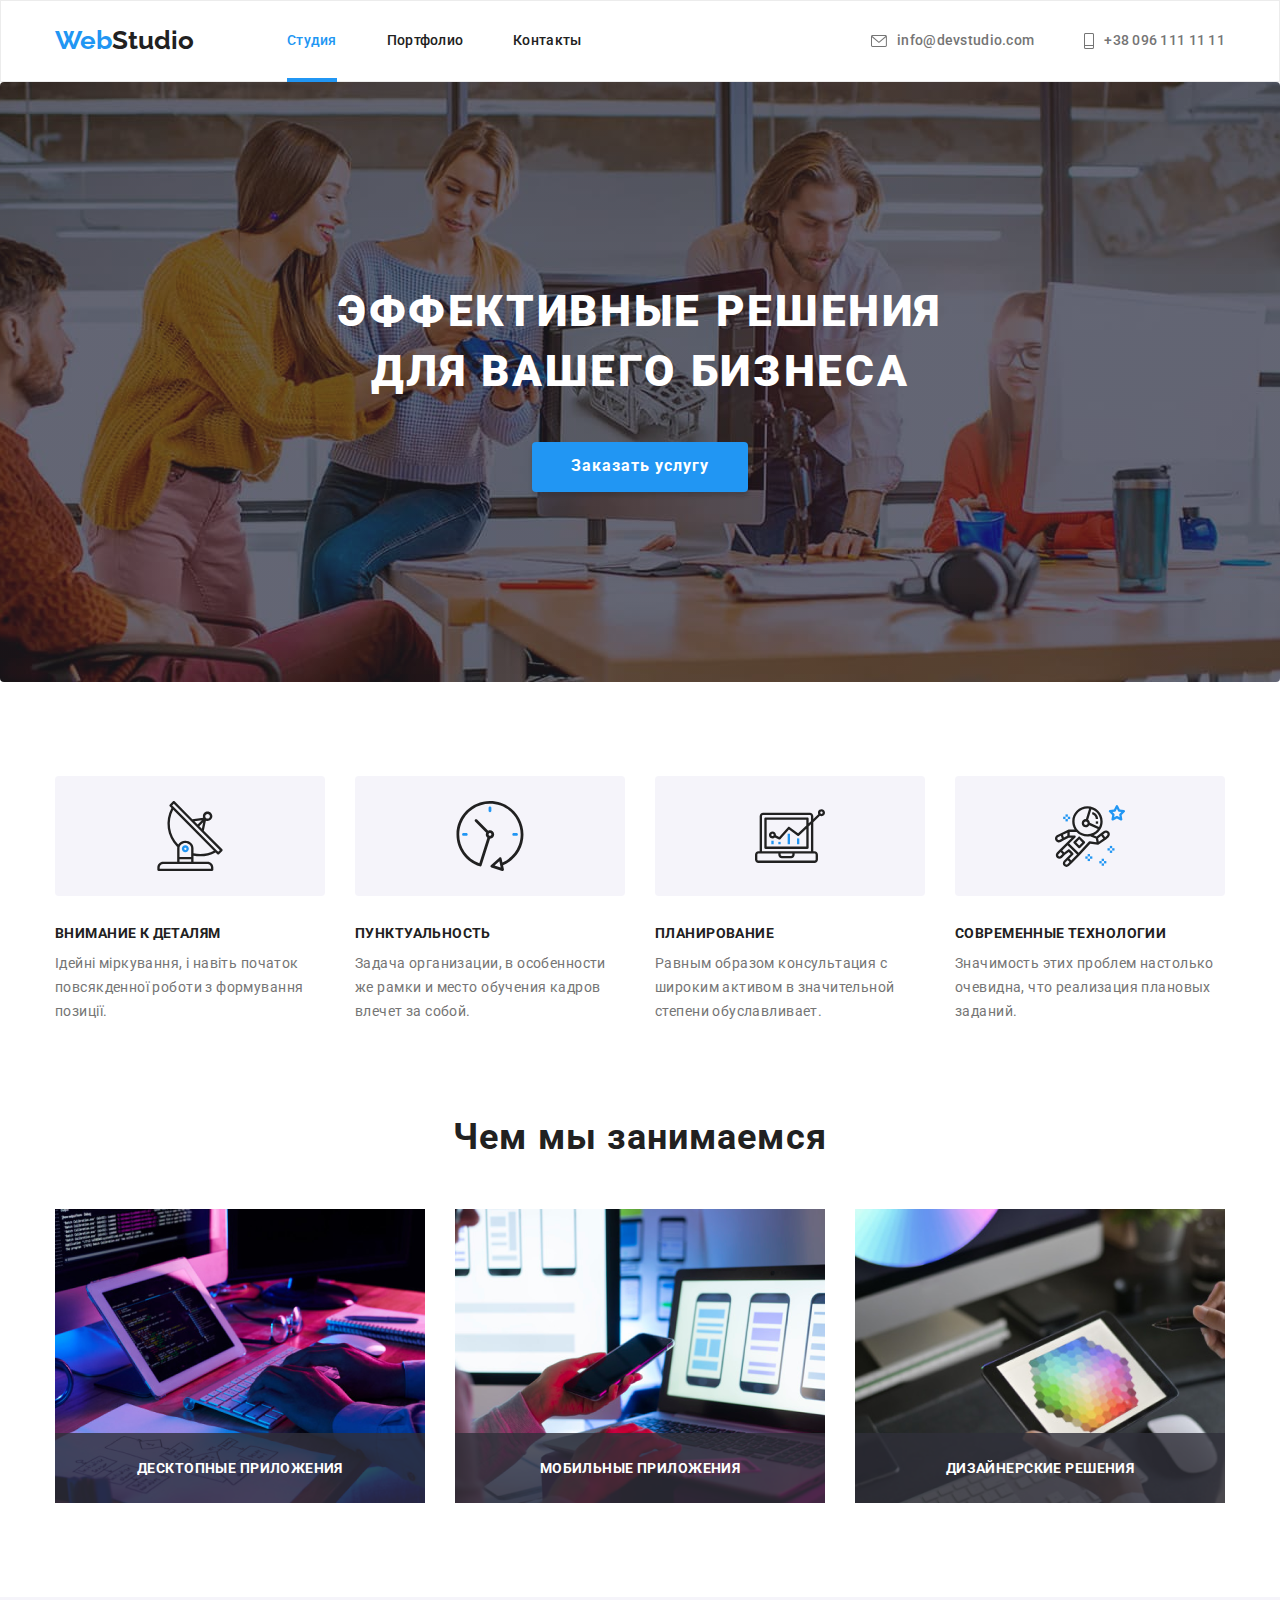
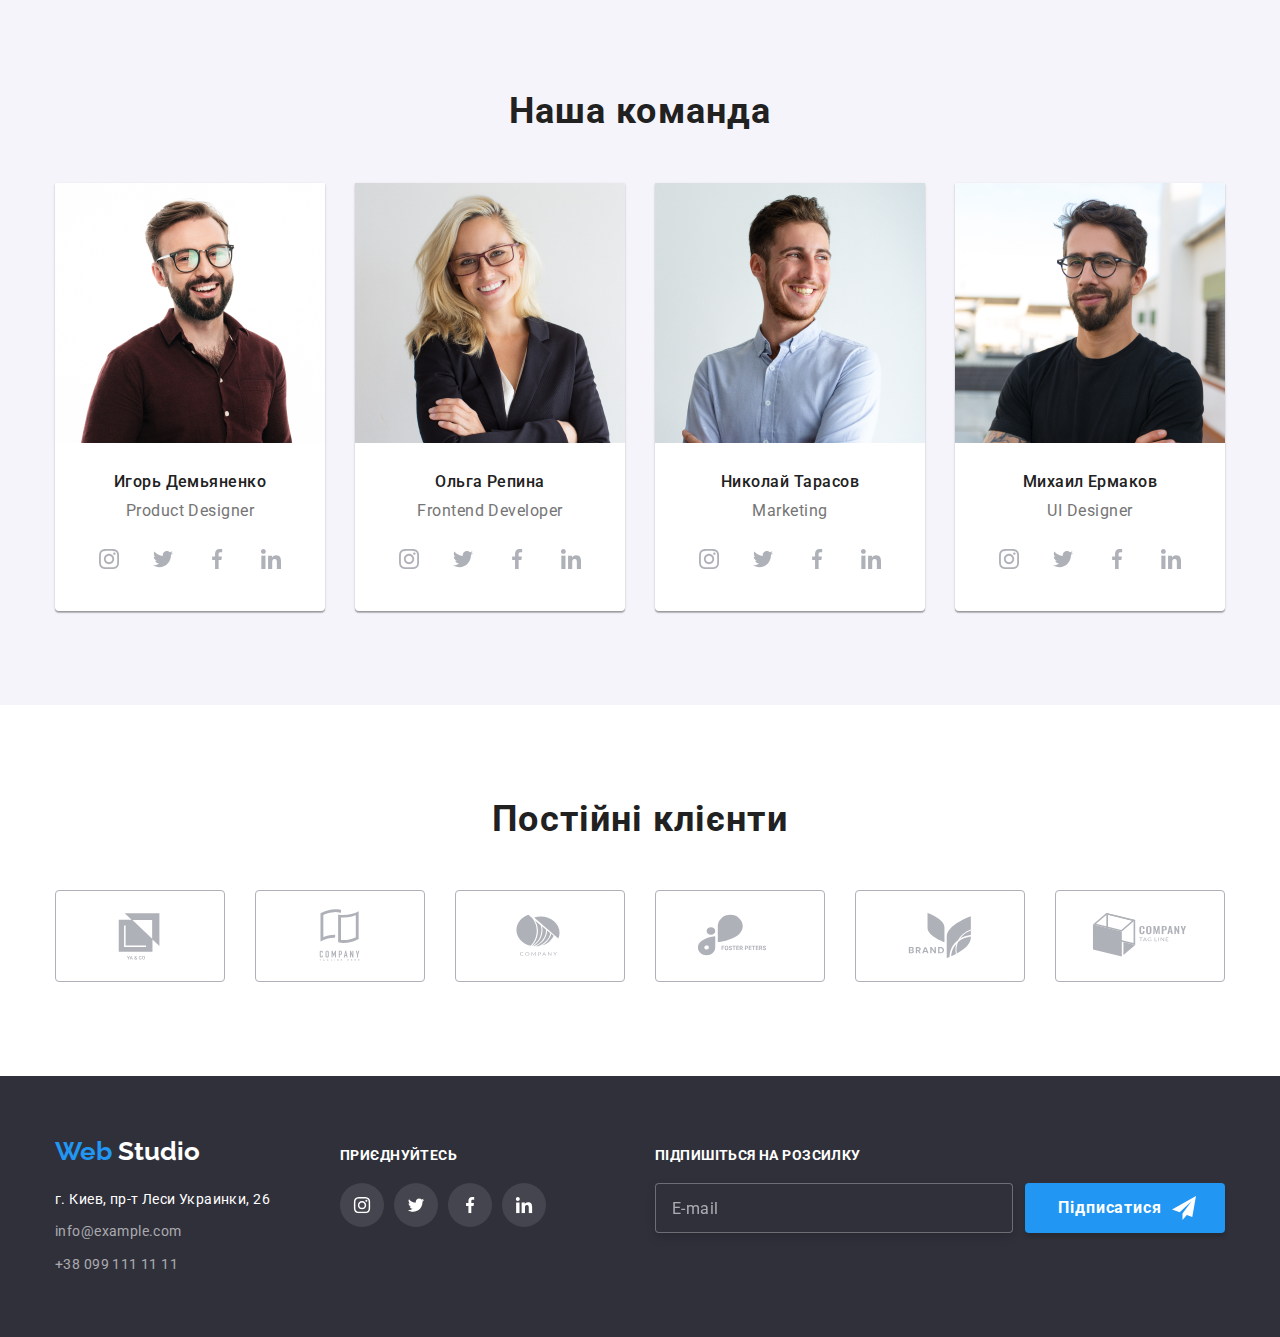
==== commit 110a5461: "HW-6" ====
--- a/index.html
+++ b/index.html
@@ -131,7 +131,7 @@
                 height="294"
               />
               <div class="title-text-top">
-                <span class="title-modal-text"> Десктопные приложения </span>
+                <p class="title-modal-text"> Десктопные приложения </p>
               </div>
             </li>
             <li class="main-nav-item">
@@ -142,7 +142,7 @@
                 height="294"
               />
               <div class="title-text-top">
-                <span class="title-modal-text"> Мобильные приложения </span>
+                <p class="title-modal-text"> Мобильные приложения </p>
               </div>
             </li>
             <li class="main-nav-item">
@@ -153,7 +153,7 @@
                 height="294"
               />
               <div class="title-text-top">
-                <span class="title-modal-text"> Дизайнерские решения </span>
+                <p class="title-modal-text"> Дизайнерские решения </p>
               </div>
             </li>
           </ul>
@@ -468,7 +468,7 @@
             </ul>
           </address>
         </div>
-        <div>
+
           <div class="footer-box-icon">
             <p class="footer-icon-text">приєднуйтесь</p>
             <ul class="footer-flex">
@@ -514,18 +514,20 @@
               </li>
             </ul>
           </div>
-        </div>
-        <div>
-          <div class="footer-box-icon">
+
+
+          <div class="footer-box-icon-btn">
             <p class="footer-icon-text">Підпишіться на розсилку</p>
             <form class="footer-flex">
-
+              <label for="email"></label>
               <input
                 type="email"
                 name="email"
                 placeholder="E-mail"
                 class="footer-input"
+                id="email"
               />
+
               <button type="submit" class="modal-btn-footer">
                 Підписатися
                 <svg class="icon-modal-svg-footer" width="24" height="24">
@@ -533,51 +535,50 @@
                 </svg>
               </button>
 
-
             </form>
           </div>
-        </div>
+
       </div>
     </footer>
 
     <div class="backdrop is-hidden" data-modal>
       <div class="modal">
+        <button type="button" class="icon-modal" data-modal-close>
+          <svg class="modal-close" width="11" height="11">
+          <use href="./images/symbol-defs.svg#icon-close" class=""></use>
+        </svg></button>
+        <p class="text-form">Залиште свої дані, ми вам передзвонимо</p>
         <form>
-          <button type="button" class="icon-modal" data-modal-close>
-            <svg class="modal-close" width="11" height="11">
-              <use href="./images/symbol-defs.svg#icon-close" class=""></use>
-            </svg>
-          </button>
-          <b class="text-form">Залиште свої дані, ми вам передзвонимо</b>
-          <div class="form-icon">
-            <label class="form-studio"
-              >Ім'я
-              <input type="text" name="name" class="form-input" />
-              <svg class="icon-modal-svg" width="18" height="18">
+
+          <div class="form-studio">
+            <label class="form-studio-label" for="name">Ім'я</label>
+              <input type="text" name="name" class="form-input" id="name"/>
+              <svg class="icon-modal-svg" width="12" height="12">
                 <use href="./images/symbol-defs.svg#icon-name"></use>
               </svg>
-            </label>
           </div>
-          <div class="form-icon">
-            <label class="form-studio"
-              >Телефон
-              <input type="number" name="tel" class="form-input" />
-              <svg class="icon-modal-svg" width="18" height="18">
+
+          <div class="form-studio">
+            <label class="form-studio-label" for="tel"
+              >Телефон </label>
+              <input type="number" name="tel" class="form-input" id="tel"/>
+              <svg class="icon-modal-svg" width="12" height="12">
                 <use href="./images/symbol-defs.svg#icon-tel"></use>
               </svg>
-            </label>
+
           </div>
-          <div class="form-icon">
-            <label class="form-studio"
-              >Пошта
-
-              <input type="email" name="email" class="form-input" />
-
-              <svg class="icon-modal-svg" width="18" height="18">
+
+          <div class="form-studio">
+            <label class="form-studio-label" for="email_studio"
+              >Пошта</label>
+
+              <input type="email" name="email" class="form-input" id="email_studio"/>
+              <svg class="icon-modal-svg" width="12" height="12">
                 <use href="./images/symbol-defs.svg#icon-email"></use>
               </svg>
-            </label>
+
           </div>
+
           <label for="comment" class="form-studio">Коментар </label>
           <textarea
             name="comment"
@@ -594,14 +595,23 @@
                 id="policy"
                 class="checkbox"
               />
-              <span class="icon-checkbox"></span>
+              <svg
+                class="icon-checkbox icon-modal-check"
+                width="16"
+                height="15"
+              >
+                <use href="./images/symbol-defs.svg#icon-check"></use>
+              </svg>
+              <span class="icon-checkbox-text">
               Погоджуюся з розсилкою та приймаю
-              <a href="" class="link-checkbox"> Умови договору </a></label
+              <a href="" class="link-checkbox"> Умови договору </a>
+            </span>
+            </label
             >
           </div>
-          <div class="form">
+
             <button type="submit" class="modal-btn">Відправити</button>
-          </div>
+
         </form>
       </div>
     </div>
--- a/css/styles.css
+++ b/css/styles.css
@@ -288,9 +288,9 @@
   position: absolute;
   bottom: 0;
   left: 0;
-
+  display: flex;
   background: rgba(47, 48, 58, 0.8);
-
+  justify-content: center;
   width: 370px;
   height: 70px;
   font-weight: 700;
@@ -300,10 +300,11 @@
   text-transform: uppercase;
   text-align: center;
   color: var(--light-color);
+  flex-direction: column
 }
 .title-modal-text {
-  display: inline-block;
-  padding: 27px 0;
+
+
 }
 
 .applications {
@@ -354,6 +355,7 @@
   justify-content: center;
   fill: var(--icon-color);
   transition: background-color 250ms cubic-bezier(0.4, 0, 0.2, 1);
+  outline: none;
 }
 .team-icon-svg {
   transition: fill 250ms cubic-bezier(0.4, 0, 0.2, 1);
@@ -494,6 +496,7 @@
   fill: var(--icon-color);
   display: flex;
   transition: border-color 250ms cubic-bezier(0.4, 0, 0.2, 1);
+  outline: none;
 }
 .clients-icon-svg {
   transition: fill 250ms cubic-bezier(0.4, 0, 0.2, 1);
@@ -535,7 +538,9 @@
 .footer-box-icon {
   margin-left: 70px;
 }
-
+.footer-box-icon-btn{
+  margin-left: auto;
+}
 .footer-box-flex {
   display: flex;
   justify-content: flex-start;
@@ -551,6 +556,7 @@
   fill: var(--light-color);
   background-color: rgba(255, 255, 255, 0.1);
   transition: background-color 250ms cubic-bezier(0.4, 0, 0.2, 1);
+  outline: none;
 }
 .footer-icon-svg {
   transition: fill 250ms cubic-bezier(0.4, 0, 0.2, 1);
@@ -601,9 +607,12 @@
   border: 1px solid var(--border-shadow-color);
   transition: box-shadow 250ms cubic-bezier(0.4, 0, 0.2, 1);
 }
-
-.box-cart:hover,
-.box-cart:focus {
+.portfolio-box-img{
+  display: inline-block;
+  outline: none;
+}
+.portfolio-box-img:hover,
+.portfolio-box-img:focus {
   box-shadow: 0 1px 1px rgba(0, 0, 0, 0.12), 0 4px 4px rgba(0, 0, 0, 0.06),
     1px 4px 6px rgba(0, 0, 0, 0.16);
 }
@@ -710,21 +719,21 @@
   color: var(--header-color);
 }
 .form-studio {
-  display: flex;
+  display: block;
   margin-top: 12px;
+  margin-bottom: 4px;
   flex-direction: column;
   font-weight: 400;
   font-size: 12px;
   line-height: 14px;
   letter-spacing: 0.01em;
-
-  color: var(--text-color);
-}
-.form-studio input {
-  width: 100%;
-  height: 40px;
-  border: 1px solid rgba(33, 33, 33, 0.2);
-  border-radius: 4px;
+   color: var(--text-color);
+  position: relative;
+}
+
+.form-studio-label {
+margin-bottom: 4px;
+  display: block;
 }
 .form-studio-textarea {
   display: flex;
@@ -736,7 +745,7 @@
   transition: color 250ms cubic-bezier(0.4, 0, 0.2, 1),
     border 250ms cubic-bezier(0.4, 0, 0.2, 1),
     border-radius 250ms cubic-bezier(0.4, 0, 0.2, 1);
-  padding: 12px 16px ;
+  padding: 12px 16px;
 }
 .form-studio-textarea::placeholder {
   font-weight: 400;
@@ -745,14 +754,13 @@
   letter-spacing: 0.01em;
   color: rgba(117, 117, 117, 0.5);
   padding-top: 4px;
-
 }
 .form-icon {
-  position: relative;
+
 }
 .icon-modal-svg {
   position: absolute;
-  top: 50%;
+  top: calc(50% + 3px);
   left: 12px;
   width: 12px;
   height: 12px;
@@ -767,7 +775,7 @@
   box-shadow: 0 4px 4px rgba(0, 0, 0, 0.15);
   border-radius: 4px;
   font-weight: 700;
-  font-size: 16px;
+display: block;
   line-height: 30px;
   border: 0;
   position: relative;
@@ -775,7 +783,8 @@
   color: var(--light-color);
   width: 200px;
   height: 50px;
-  text-align: center;
+
+  margin: auto;
 }
 
 .form-input {
@@ -784,6 +793,11 @@
     border 250ms cubic-bezier(0.4, 0, 0.2, 1),
     border-radius 250ms cubic-bezier(0.4, 0, 0.2, 1);
   cursor: pointer;
+  width: 100%;
+  height: 40px;
+  border: 1px solid rgba(33, 33, 33, 0.2);
+  border-radius: 4px;
+
 }
 .form-input:focus,
 .form-input:focus-visible,
@@ -826,10 +840,9 @@
   justify-content: center;
 }
 .icon-modal-svg-footer {
-  position: absolute;
-  top: 13px;
-  right: 28px;
   fill: var(--light-color);
+  margin-left: 10px;
+
 }
 .footer-icon-text-form {
 }
@@ -849,10 +862,10 @@
   box-shadow: 0 4px 4px rgba(0, 0, 0, 0.15);
   border-radius: 4px;
   border: 0;
-  position: relative;
   justify-content: center;
-  padding: 10px 62px 10px 28px;
+  padding: 10px 24px 10px 28px;
   margin-left: 12px;
+  outline: none;
 }
 .footer-input {
   border: 1px solid rgba(255, 255, 255, 0.3);
@@ -864,6 +877,7 @@
   padding-left: 16px;
   color: white;
 }
+
 .footer-input::placeholder {
   font-weight: 400;
   font-size: 16px;
@@ -875,8 +889,9 @@
 }
 .icon-checkbox {
   display: inline-block;
-  width: 18px;
-  height: 17px;
+  width: 16px;
+  height: 15px;
+  vertical-align: middle;
   background: var(--light-color);
   box-shadow: 0 1px 3px rgba(0, 0, 0, 0.12), 0 1px 1px rgba(0, 0, 0, 0.14),
     0 2px 1px rgba(0, 0, 0, 0.2);
@@ -884,14 +899,18 @@
   border: 2px solid var(--header-color);
   transition: border 250ms cubic-bezier(0.4, 0, 0.2, 1);
 }
-.checkbox:checked + .icon-checkbox {
-  border-color: var(--accent-color);
+.icon-checkbox-text {
+  vertical-align: middle;
+}
+.checkbox:checked + .icon-modal-check {
+  border: var(--accent-color);
   background-color: var(--accent-color);
-  background-image: url("../images/icon-check.svg");
+  /*background-image: url("../images/icon-check.svg");*/
   background-size: contain;
   background-origin: border-box;
 }
 .checkbox:hover + .icon-checkbox,
 .checkbox:focus + .icon-checkbox {
+  /*border: 2px solid var(--accent-color);*/
   border: 2px solid var(--accent-color);
 }
